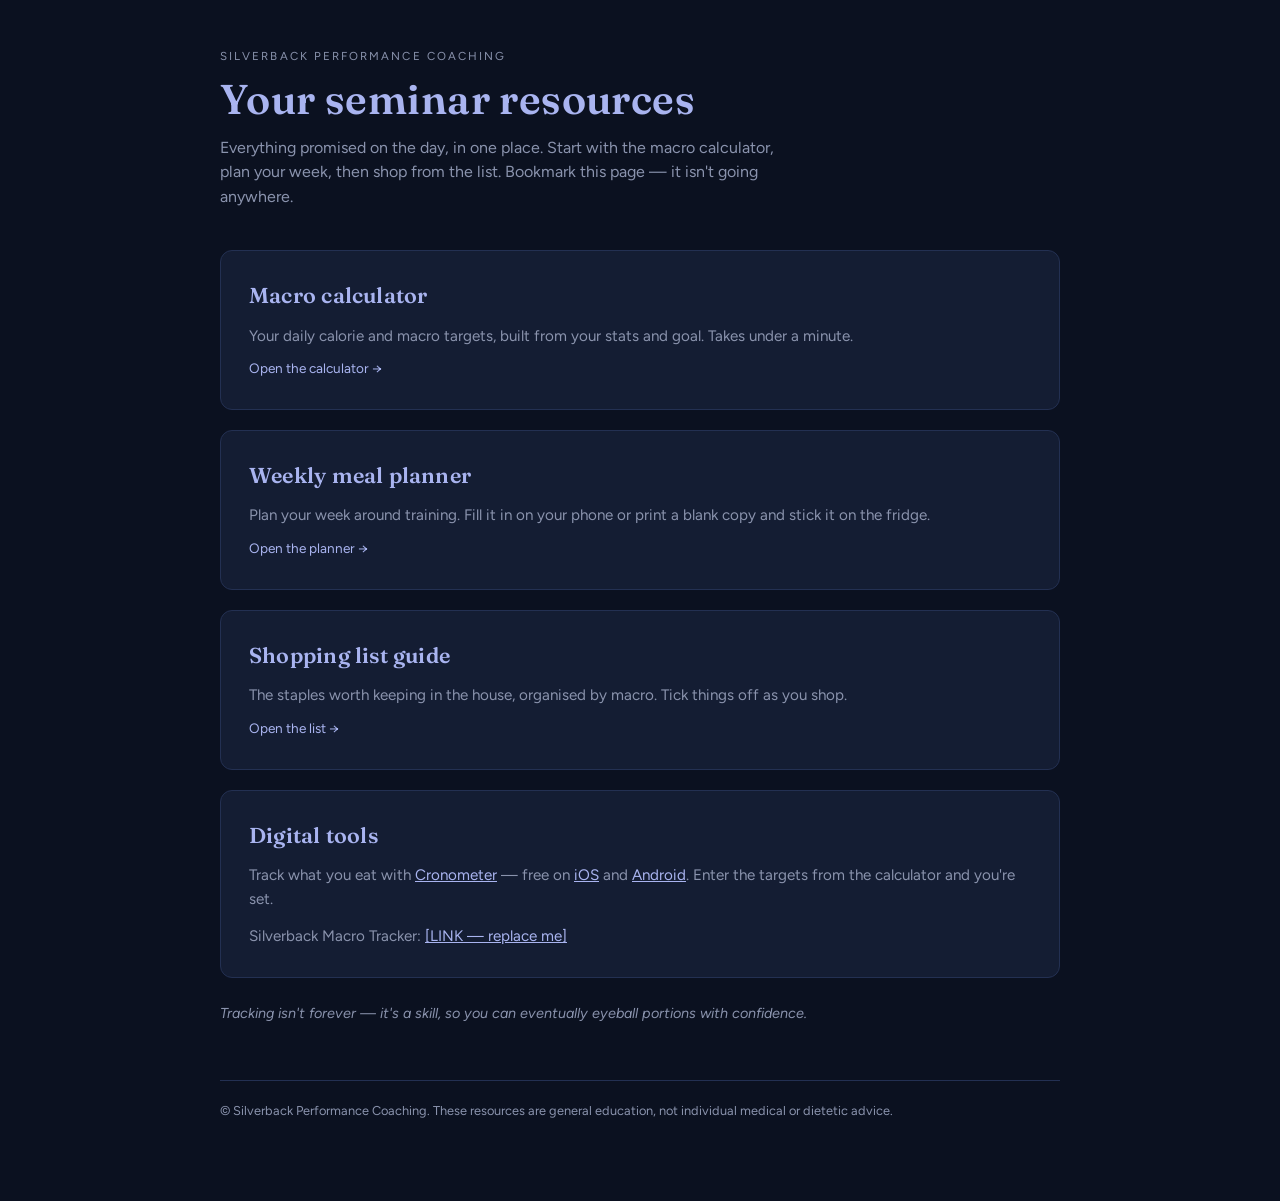
==== index.html @ cab796fa "Add files via upload" ====
<!DOCTYPE html>
<html lang="en-GB">
<head>
<meta charset="utf-8">
<meta name="viewport" content="width=device-width, initial-scale=1">
<title>Seminar Resources — Silverback Performance Coaching</title>
<link rel="preconnect" href="https://fonts.googleapis.com">
<link href="https://fonts.googleapis.com/css2?family=Fraunces:opsz,wght@9..144,600&family=Figtree:wght@400;600;700&display=swap" rel="stylesheet">
<link rel="stylesheet" href="styles.css">
</head>
<body>
<div class="wrap">

  <header class="site">
    <p class="eyebrow">Silverback Performance Coaching</p>
    <h1>Your seminar resources</h1>
    <p class="lede">Everything promised on the day, in one place. Start with the macro calculator, plan your week, then shop from the list. Bookmark this page — it isn't going anywhere.</p>
  </header>

  <a class="card" href="calculator.html">
    <h2>Macro calculator</h2>
    <p>Your daily calorie and macro targets, built from your stats and goal. Takes under a minute.</p>
    <span class="go">Open the calculator →</span>
  </a>

  <a class="card" href="planner.html">
    <h2>Weekly meal planner</h2>
    <p>Plan your week around training. Fill it in on your phone or print a blank copy and stick it on the fridge.</p>
    <span class="go">Open the planner →</span>
  </a>

  <a class="card" href="shopping.html">
    <h2>Shopping list guide</h2>
    <p>The staples worth keeping in the house, organised by macro. Tick things off as you shop.</p>
    <span class="go">Open the list →</span>
  </a>

  <div class="card">
    <h2>Digital tools</h2>
    <p style="margin-bottom:14px;">Track what you eat with <a href="https://cronometer.com" style="color:var(--peri);">Cronometer</a> — free on <a href="https://apps.apple.com/app/cronometer-macro-tracker/id1145935738" style="color:var(--peri);">iOS</a> and <a href="https://play.google.com/store/apps/details?id=com.cronometer.android.gold" style="color:var(--peri);">Android</a>. Enter the targets from the calculator and you're set.</p>
    <p>Silverback Macro Tracker: <a href="#" style="color:var(--peri);">[LINK — replace me]</a></p>
  </div>

  <p class="note">Tracking isn't forever — it's a skill, so you can eventually eyeball portions with confidence.</p>

  <footer class="site">
    <p>© Silverback Performance Coaching. These resources are general education, not individual medical or dietetic advice.</p>
  </footer>

</div>
</body>
</html>
---- styles.css ----
/* Silverback Performance Coaching — Seminar Resources
   Palette drawn from the seminar deck: deep navy, periwinkle, paper-white */

:root {
  --bg: #0B1120;
  --card: #141D33;
  --card-edge: #233052;
  --ink: #F2F4FA;
  --muted: #8A93AD;
  --peri: #A9B4F0;
  --peri-strong: #8C9EFF;
  --good: #7FD8A4;
}

* { box-sizing: border-box; margin: 0; padding: 0; }

html { font-size: 16px; }

body {
  background: var(--bg);
  color: var(--ink);
  font-family: 'Figtree', system-ui, -apple-system, sans-serif;
  line-height: 1.55;
  -webkit-font-smoothing: antialiased;
  min-height: 100vh;
}

.wrap {
  max-width: 880px;
  margin: 0 auto;
  padding: 48px 20px 80px;
}

/* ---------- Type ---------- */

h1, h2, h3 {
  font-family: 'Fraunces', Georgia, serif;
  font-weight: 600;
  color: var(--peri);
  letter-spacing: 0.01em;
}

h1 { font-size: clamp(1.9rem, 4.5vw, 2.6rem); line-height: 1.15; }
h2 { font-size: 1.35rem; margin-bottom: 12px; }
h3 { font-size: 1.05rem; color: var(--ink); }

.eyebrow {
  font-size: 0.72rem;
  letter-spacing: 0.18em;
  text-transform: uppercase;
  color: var(--muted);
  margin-bottom: 10px;
}

p.lede { color: var(--muted); max-width: 56ch; margin-top: 12px; }

/* ---------- Header / nav ---------- */

header.site {
  margin-bottom: 40px;
}

nav.crumbs {
  margin-bottom: 28px;
  font-size: 0.85rem;
}
nav.crumbs a {
  color: var(--muted);
  text-decoration: none;
  border-bottom: 1px solid transparent;
}
nav.crumbs a:hover, nav.crumbs a:focus-visible {
  color: var(--peri);
  border-bottom-color: var(--peri);
}

/* ---------- Cards ---------- */

.card {
  background: var(--card);
  border: 1px solid var(--card-edge);
  border-radius: 12px;
  padding: 28px;
  margin-bottom: 20px;
}

a.card {
  display: block;
  text-decoration: none;
  color: inherit;
  transition: border-color 0.15s ease, transform 0.15s ease;
}
a.card:hover, a.card:focus-visible {
  border-color: var(--peri-strong);
  transform: translateY(-2px);
}
a.card .go {
  color: var(--peri);
  font-size: 0.85rem;
  margin-top: 10px;
  display: inline-block;
}
.card p { color: var(--muted); font-size: 0.95rem; }

.note {
  font-style: italic;
  color: var(--muted);
  font-size: 0.9rem;
  margin-top: 24px;
}

/* ---------- Forms ---------- */

label {
  display: block;
  font-size: 0.8rem;
  letter-spacing: 0.06em;
  text-transform: uppercase;
  color: var(--muted);
  margin-bottom: 6px;
}

input[type="number"], input[type="text"], select, textarea {
  width: 100%;
  background: var(--bg);
  border: 1px solid var(--card-edge);
  border-radius: 8px;
  color: var(--ink);
  font: inherit;
  padding: 10px 12px;
}
input:focus-visible, select:focus-visible, textarea:focus-visible, button:focus-visible {
  outline: 2px solid var(--peri-strong);
  outline-offset: 2px;
}

.grid2 { display: grid; grid-template-columns: 1fr 1fr; gap: 16px; }
.grid3 { display: grid; grid-template-columns: 1fr 1fr 1fr; gap: 16px; }
.field { margin-bottom: 16px; }

.seg {
  display: inline-flex;
  border: 1px solid var(--card-edge);
  border-radius: 8px;
  overflow: hidden;
}
.seg button {
  background: transparent;
  border: none;
  color: var(--muted);
  font: inherit;
  font-size: 0.85rem;
  padding: 8px 16px;
  cursor: pointer;
}
.seg button.on {
  background: var(--peri-strong);
  color: var(--bg);
  font-weight: 600;
}

button.primary {
  background: var(--peri-strong);
  color: var(--bg);
  border: none;
  border-radius: 8px;
  font: inherit;
  font-weight: 700;
  padding: 12px 24px;
  cursor: pointer;
  margin-top: 8px;
}
button.primary:hover { background: var(--peri); }

button.ghost {
  background: transparent;
  color: var(--peri);
  border: 1px solid var(--card-edge);
  border-radius: 8px;
  font: inherit;
  padding: 10px 18px;
  cursor: pointer;
}
button.ghost:hover { border-color: var(--peri-strong); }

/* ---------- Calculator results ---------- */

#results { display: none; }
#results.show { display: block; }

.kcal-line {
  display: flex;
  align-items: baseline;
  gap: 12px;
  margin-bottom: 24px;
}
.kcal-line .big {
  font-family: 'Fraunces', Georgia, serif;
  font-size: 3.2rem;
  font-weight: 600;
  color: var(--ink);
  line-height: 1;
}
.kcal-line .unit { color: var(--muted); }

.macro { margin-bottom: 18px; }
.macro .row {
  display: flex;
  justify-content: space-between;
  align-items: baseline;
  margin-bottom: 6px;
}
.macro .name { font-size: 0.85rem; letter-spacing: 0.08em; text-transform: uppercase; color: var(--muted); }
.macro .grams {
  font-family: 'Fraunces', Georgia, serif;
  font-size: 1.4rem;
  color: var(--ink);
}
.macro .bar {
  height: 10px;
  background: var(--bg);
  border-radius: 6px;
  overflow: hidden;
}
.macro .fill {
  height: 100%;
  border-radius: 6px;
  background: var(--peri-strong);
  transition: width 0.5s ease;
}
.macro.protein .fill { background: var(--peri-strong); }
.macro.carbs  .fill { background: var(--peri); opacity: 0.75; }
.macro.fat    .fill { background: var(--muted); }

/* ---------- Planner & shopping ---------- */

table.planner {
  width: 100%;
  border-collapse: collapse;
  font-size: 0.9rem;
}
table.planner th, table.planner td {
  border: 1px solid var(--card-edge);
  padding: 8px;
  vertical-align: top;
  text-align: left;
}
table.planner th {
  font-family: 'Fraunces', Georgia, serif;
  font-weight: 600;
  color: var(--peri);
  background: var(--card);
  font-size: 0.85rem;
}
table.planner td input, table.planner td textarea {
  border: none;
  background: transparent;
  width: 100%;
  resize: vertical;
  min-height: 54px;
  font-size: 0.85rem;
  padding: 4px;
}
table.planner td.daycol {
  font-weight: 600;
  color: var(--ink);
  white-space: nowrap;
  width: 1%;
}

.checklist { list-style: none; }
.checklist li { margin-bottom: 8px; display: flex; align-items: baseline; gap: 10px; }
.checklist input[type="checkbox"] {
  width: 16px; height: 16px;
  accent-color: var(--peri-strong);
  flex-shrink: 0;
  transform: translateY(2px);
}
.checklist li.done span { color: var(--muted); text-decoration: line-through; }

.cols {
  display: grid;
  grid-template-columns: repeat(auto-fit, minmax(220px, 1fr));
  gap: 20px;
}

.toolbar { display: flex; gap: 12px; margin: 20px 0; flex-wrap: wrap; }

footer.site {
  margin-top: 56px;
  padding-top: 20px;
  border-top: 1px solid var(--card-edge);
  color: var(--muted);
  font-size: 0.8rem;
}

/* ---------- Mobile ---------- */

@media (max-width: 640px) {
  .grid2, .grid3 { grid-template-columns: 1fr; }
  .wrap { padding: 32px 16px 64px; }
  table.planner { font-size: 0.8rem; }
}

/* ---------- Print ---------- */

@media print {
  body { background: #fff; color: #111; }
  :root { --ink: #111; --muted: #555; --peri: #333; }
  .wrap { padding: 0; max-width: none; }
  nav.crumbs, .toolbar, footer.site, button { display: none !important; }
  .card { background: #fff; border: 1px solid #ccc; }
  table.planner th, table.planner td { border: 1px solid #999; }
  table.planner th { background: #f2f2f2; color: #111; }
  table.planner td textarea { color: #111; }
  .checklist li span { color: #111; }
  h1, h2, h3 { color: #111; }
}

@media (prefers-reduced-motion: reduce) {
  * { transition: none !important; }
}
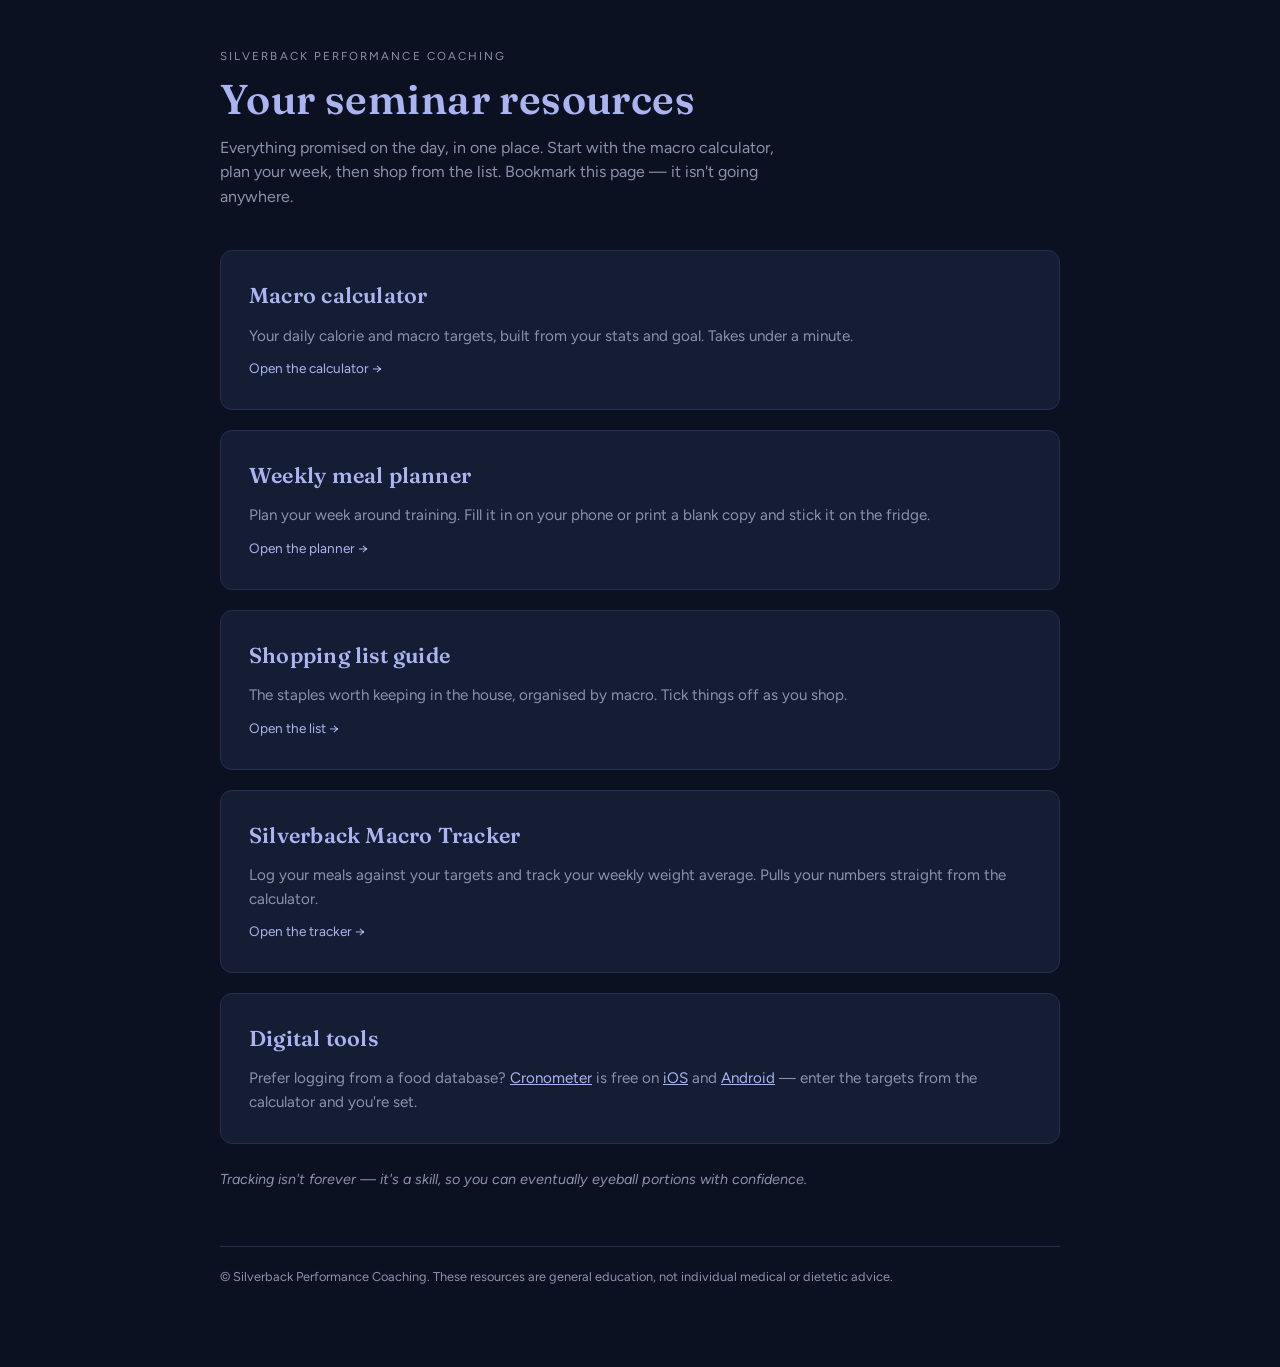
==== commit 3ee19bc5: "Add files via upload" ====
--- a/index.html
+++ b/index.html
@@ -35,10 +35,15 @@
     <span class="go">Open the list →</span>
   </a>
 
+  <a class="card" href="tracker.html">
+    <h2>Silverback Macro Tracker</h2>
+    <p>Log your meals against your targets and track your weekly weight average. Pulls your numbers straight from the calculator.</p>
+    <span class="go">Open the tracker →</span>
+  </a>
+
   <div class="card">
     <h2>Digital tools</h2>
-    <p style="margin-bottom:14px;">Track what you eat with <a href="https://cronometer.com" style="color:var(--peri);">Cronometer</a> — free on <a href="https://apps.apple.com/app/cronometer-macro-tracker/id1145935738" style="color:var(--peri);">iOS</a> and <a href="https://play.google.com/store/apps/details?id=com.cronometer.android.gold" style="color:var(--peri);">Android</a>. Enter the targets from the calculator and you're set.</p>
-    <p>Silverback Macro Tracker: <a href="#" style="color:var(--peri);">[LINK — replace me]</a></p>
+    <p>Prefer logging from a food database? <a href="https://cronometer.com" style="color:var(--peri);">Cronometer</a> is free on <a href="https://apps.apple.com/app/cronometer-macro-tracker/id1145935738" style="color:var(--peri);">iOS</a> and <a href="https://play.google.com/store/apps/details?id=com.cronometer.android.gold" style="color:var(--peri);">Android</a> — enter the targets from the calculator and you're set.</p>
   </div>
 
   <p class="note">Tracking isn't forever — it's a skill, so you can eventually eyeball portions with confidence.</p>
